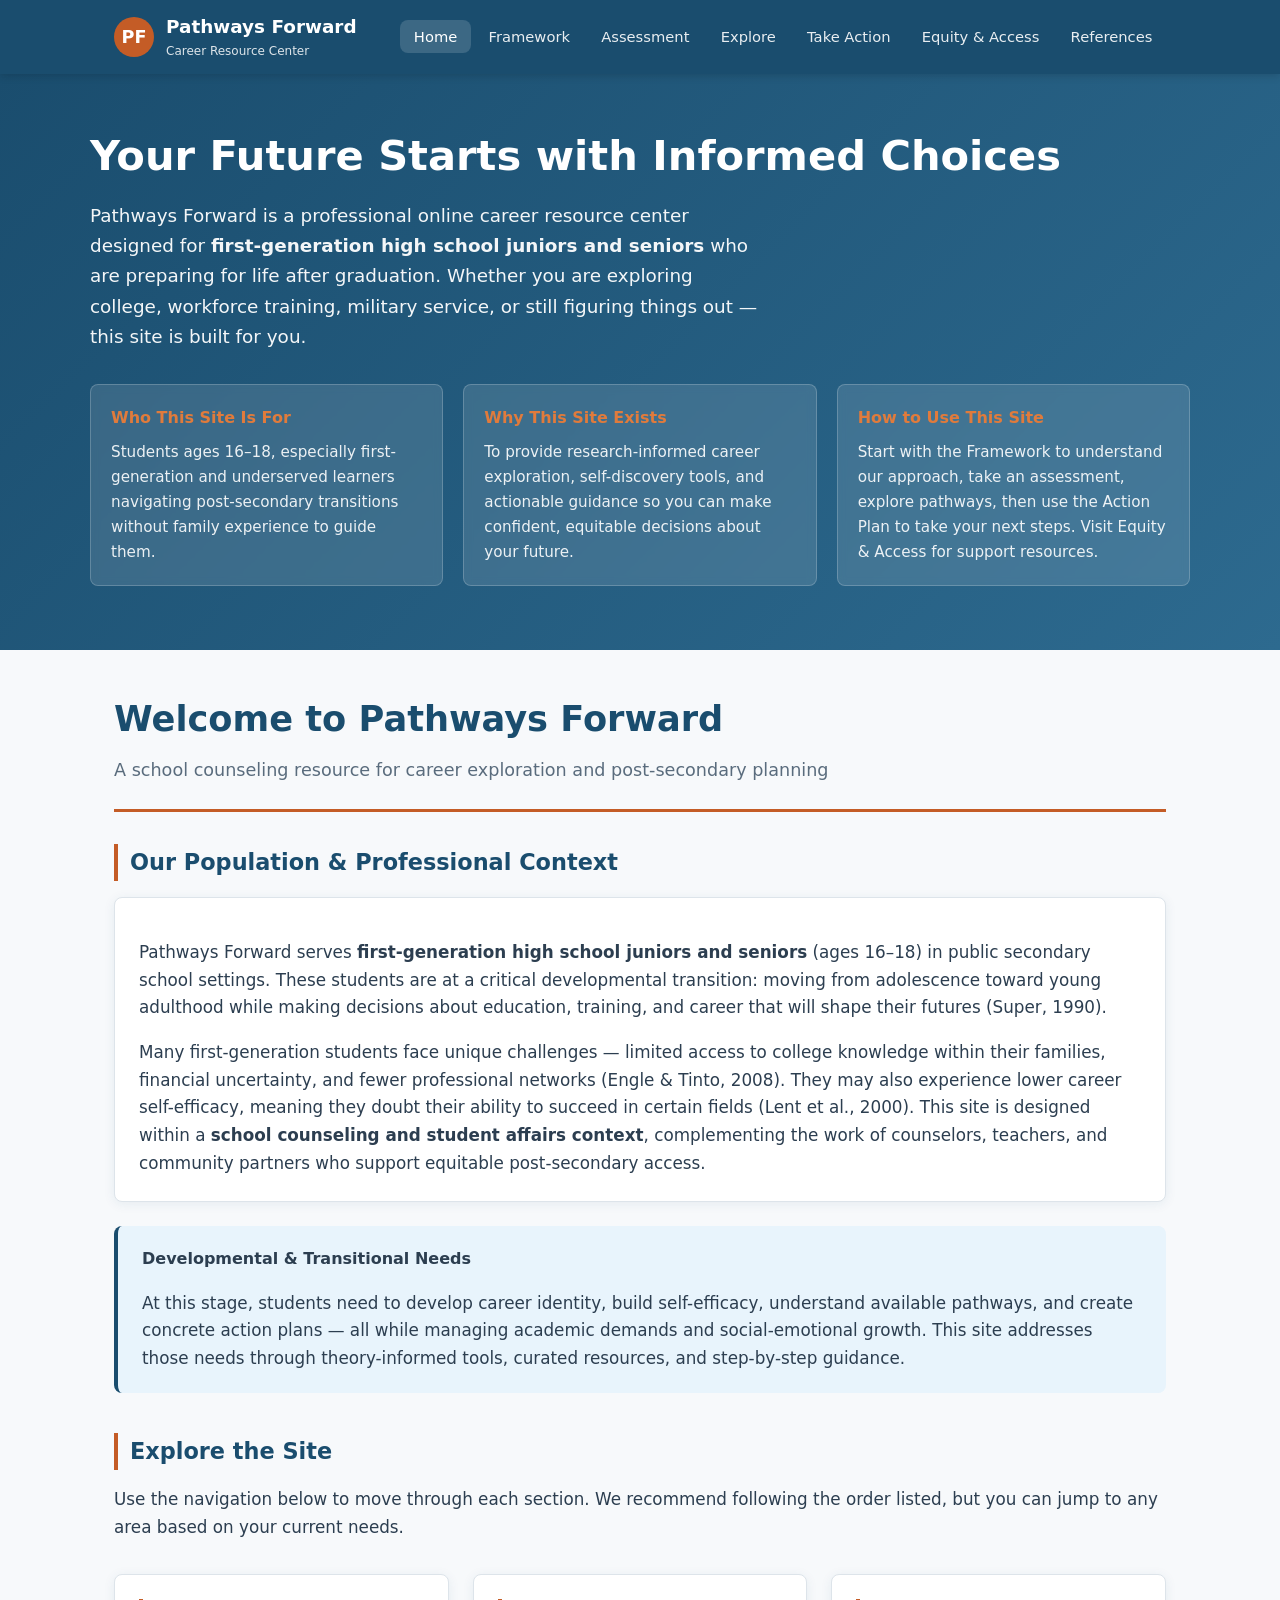
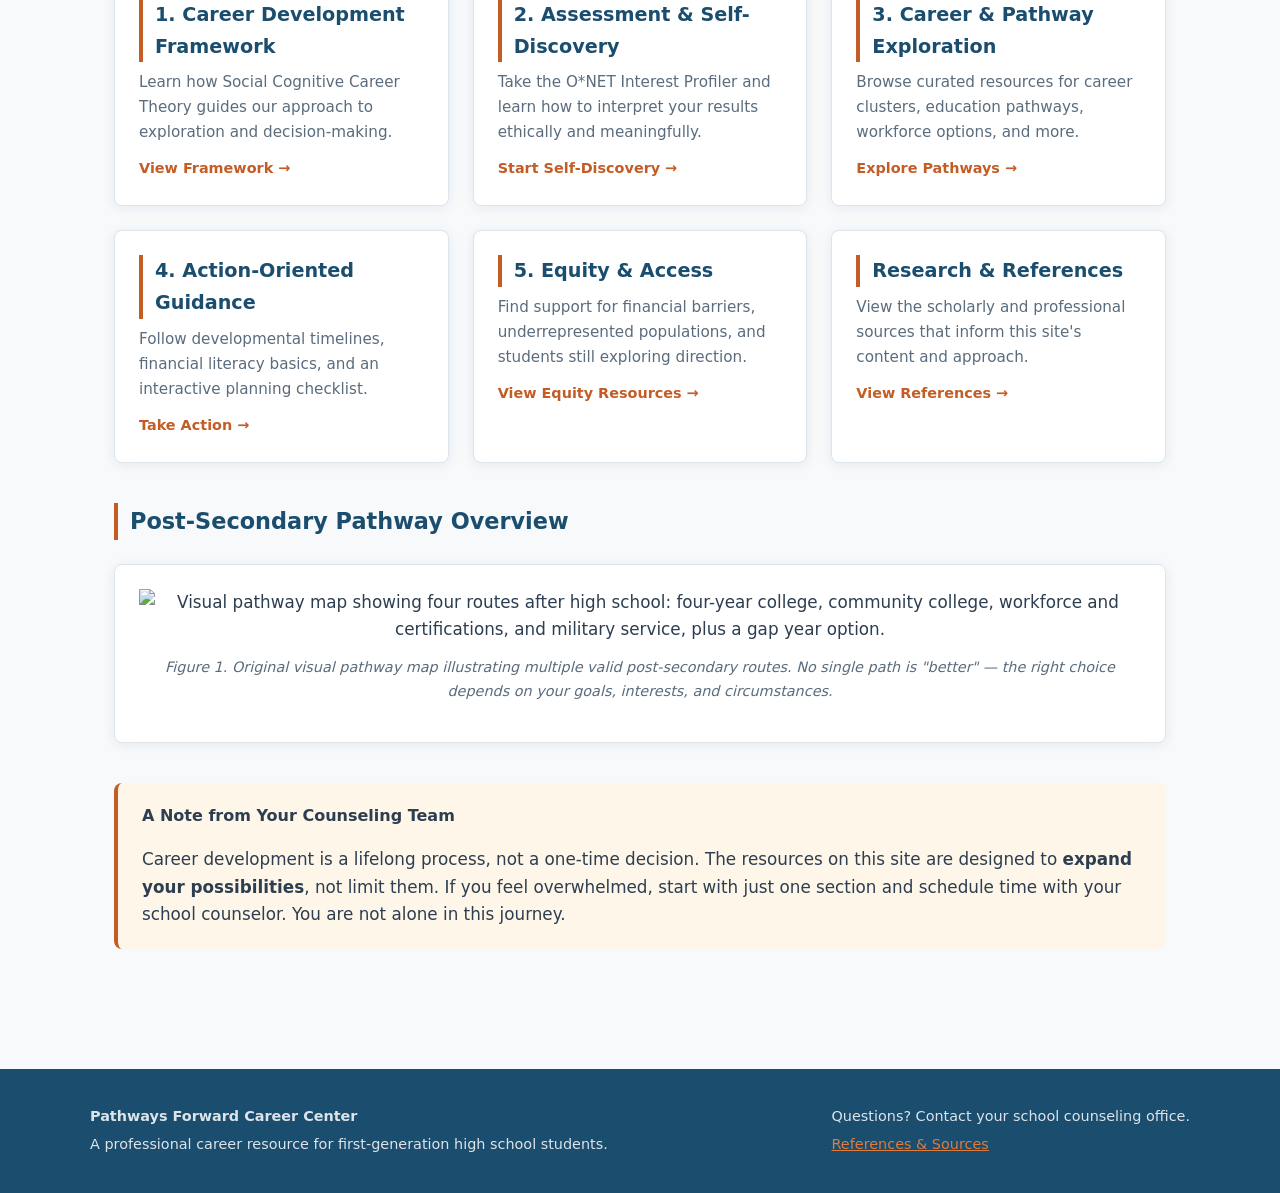
==== index.html @ 601e2566 "Add Pathways Forward Career Resource Center website. Professional online career center for first-gen" ====
<!DOCTYPE html>
<html lang="en">
<head>
  <meta charset="UTF-8">
  <meta name="viewport" content="width=device-width, initial-scale=1.0">
  <meta name="description" content="Pathways Forward Career Center — A professional online resource for first-generation high school juniors and seniors exploring post-secondary career and education options.">
  <title>Pathways Forward Career Center | Home</title>
  <link rel="stylesheet" href="css/style.css">
</head>
<body>
  <a href="#main-content" class="skip-link">Skip to main content</a>

  <header class="site-header">
    <div class="header-inner">
      <a href="index.html" class="logo" aria-label="Pathways Forward Career Center home">
        <div class="logo-icon" aria-hidden="true">PF</div>
        <div>
          <span class="logo-text">Pathways Forward</span>
          <span class="logo-sub">Career Resource Center</span>
        </div>
      </a>
      <nav class="main-nav" aria-label="Main navigation">
        <ul>
          <li><a href="index.html">Home</a></li>
          <li><a href="framework.html">Framework</a></li>
          <li><a href="assessment.html">Assessment</a></li>
          <li><a href="explore.html">Explore</a></li>
          <li><a href="action.html">Take Action</a></li>
          <li><a href="equity.html">Equity &amp; Access</a></li>
          <li><a href="references.html">References</a></li>
        </ul>
      </nav>
    </div>
  </header>

  <section class="hero">
    <div class="hero-inner">
      <h1>Your Future Starts with Informed Choices</h1>
      <p class="hero-lead">
        Pathways Forward is a professional online career resource center designed for <strong>first-generation high school juniors and seniors</strong> who are preparing for life after graduation. Whether you are exploring college, workforce training, military service, or still figuring things out — this site is built for you.
      </p>

      <div class="hero-cards">
        <div class="hero-card">
          <h3>Who This Site Is For</h3>
          <p>Students ages 16–18, especially first-generation and underserved learners navigating post-secondary transitions without family experience to guide them.</p>
        </div>
        <div class="hero-card">
          <h3>Why This Site Exists</h3>
          <p>To provide research-informed career exploration, self-discovery tools, and actionable guidance so you can make confident, equitable decisions about your future.</p>
        </div>
        <div class="hero-card">
          <h3>How to Use This Site</h3>
          <p>Start with the Framework to understand our approach, take an assessment, explore pathways, then use the Action Plan to take your next steps. Visit Equity &amp; Access for support resources.</p>
        </div>
      </div>
    </div>
  </section>

  <main id="main-content">
    <div class="page-header">
      <h1>Welcome to Pathways Forward</h1>
      <p class="subtitle">A school counseling resource for career exploration and post-secondary planning</p>
    </div>

    <section class="section-block">
      <h2>Our Population &amp; Professional Context</h2>
      <div class="card">
        <p>Pathways Forward serves <strong>first-generation high school juniors and seniors</strong> (ages 16–18) in public secondary school settings. These students are at a critical developmental transition: moving from adolescence toward young adulthood while making decisions about education, training, and career that will shape their futures (Super, 1990).</p>
        <p>Many first-generation students face unique challenges — limited access to college knowledge within their families, financial uncertainty, and fewer professional networks (Engle &amp; Tinto, 2008). They may also experience lower career self-efficacy, meaning they doubt their ability to succeed in certain fields (Lent et al., 2000). This site is designed within a <strong>school counseling and student affairs context</strong>, complementing the work of counselors, teachers, and community partners who support equitable post-secondary access.</p>
      </div>

      <div class="callout callout-info">
        <h3>Developmental &amp; Transitional Needs</h3>
        <p>At this stage, students need to develop career identity, build self-efficacy, understand available pathways, and create concrete action plans — all while managing academic demands and social-emotional growth. This site addresses those needs through theory-informed tools, curated resources, and step-by-step guidance.</p>
      </div>
    </section>

    <section class="section-block">
      <h2>Explore the Site</h2>
      <p>Use the navigation below to move through each section. We recommend following the order listed, but you can jump to any area based on your current needs.</p>

      <div class="nav-cards">
        <a href="framework.html" class="nav-card">
          <h2>1. Career Development Framework</h2>
          <p>Learn how Social Cognitive Career Theory guides our approach to exploration and decision-making.</p>
          <span class="arrow">View Framework →</span>
        </a>
        <a href="assessment.html" class="nav-card">
          <h2>2. Assessment &amp; Self-Discovery</h2>
          <p>Take the O*NET Interest Profiler and learn how to interpret your results ethically and meaningfully.</p>
          <span class="arrow">Start Self-Discovery →</span>
        </a>
        <a href="explore.html" class="nav-card">
          <h2>3. Career &amp; Pathway Exploration</h2>
          <p>Browse curated resources for career clusters, education pathways, workforce options, and more.</p>
          <span class="arrow">Explore Pathways →</span>
        </a>
        <a href="action.html" class="nav-card">
          <h2>4. Action-Oriented Guidance</h2>
          <p>Follow developmental timelines, financial literacy basics, and an interactive planning checklist.</p>
          <span class="arrow">Take Action →</span>
        </a>
        <a href="equity.html" class="nav-card">
          <h2>5. Equity &amp; Access</h2>
          <p>Find support for financial barriers, underrepresented populations, and students still exploring direction.</p>
          <span class="arrow">View Equity Resources →</span>
        </a>
        <a href="references.html" class="nav-card">
          <h2>Research &amp; References</h2>
          <p>View the scholarly and professional sources that inform this site's content and approach.</p>
          <span class="arrow">View References →</span>
        </a>
      </div>
    </section>

    <section class="section-block">
      <h2>Post-Secondary Pathway Overview</h2>
      <div class="media-container">
        <img src="assets/pathway-map.svg" alt="Visual pathway map showing four routes after high school: four-year college, community college, workforce and certifications, and military service, plus a gap year option." width="900" height="400">
        <p class="media-caption">Figure 1. Original visual pathway map illustrating multiple valid post-secondary routes. No single path is "better" — the right choice depends on your goals, interests, and circumstances.</p>
      </div>
    </section>

    <div class="callout callout-warning">
      <h3>A Note from Your Counseling Team</h3>
      <p>Career development is a lifelong process, not a one-time decision. The resources on this site are designed to <strong>expand your possibilities</strong>, not limit them. If you feel overwhelmed, start with just one section and schedule time with your school counselor. You are not alone in this journey.</p>
    </div>
  </main>

  <footer class="site-footer">
    <div class="footer-inner">
      <div>
        <p><strong>Pathways Forward Career Center</strong></p>
        <p>A professional career resource for first-generation high school students.</p>
      </div>
      <div>
        <p>Questions? Contact your school counseling office.</p>
        <p><a href="references.html">References &amp; Sources</a></p>
      </div>
    </div>
  </footer>

  <script src="js/main.js"></script>
</body>
</html>
---- css/style.css ----
/* Pathways Forward Career Center — Professional Styles */

:root {
  --primary: #1a4d6e;
  --primary-light: #2d6a8f;
  --accent: #c45c26;
  --accent-light: #e07b3c;
  --bg: #f7f9fb;
  --bg-card: #ffffff;
  --text: #2c3e50;
  --text-muted: #5a6c7d;
  --border: #dde4ea;
  --success: #2d7a4f;
  --focus: #3b82f6;
  --shadow: 0 2px 12px rgba(26, 77, 110, 0.08);
  --radius: 8px;
  --max-width: 1100px;
  --font: 'Segoe UI', system-ui, -apple-system, BlinkMacSystemFont, sans-serif;
}

*, *::before, *::after { box-sizing: border-box; }

html { scroll-behavior: smooth; }

body {
  margin: 0;
  font-family: var(--font);
  font-size: 1.05rem;
  line-height: 1.65;
  color: var(--text);
  background: var(--bg);
}

/* Skip link for accessibility */
.skip-link {
  position: absolute;
  top: -100px;
  left: 1rem;
  background: var(--accent);
  color: #fff;
  padding: 0.5rem 1rem;
  border-radius: var(--radius);
  z-index: 1000;
  text-decoration: none;
}
.skip-link:focus { top: 1rem; }

/* Header & Navigation */
.site-header {
  background: var(--primary);
  color: #fff;
  position: sticky;
  top: 0;
  z-index: 100;
  box-shadow: 0 2px 8px rgba(0,0,0,0.15);
}

.header-inner {
  max-width: var(--max-width);
  margin: 0 auto;
  padding: 0 1.5rem;
  display: flex;
  align-items: center;
  justify-content: space-between;
  flex-wrap: wrap;
  gap: 0.5rem;
}

.logo {
  display: flex;
  align-items: center;
  gap: 0.75rem;
  text-decoration: none;
  color: #fff;
  padding: 0.75rem 0;
}

.logo-icon {
  width: 40px;
  height: 40px;
  background: var(--accent);
  border-radius: 50%;
  display: flex;
  align-items: center;
  justify-content: center;
  font-weight: 700;
  font-size: 1.1rem;
}

.logo-text { font-size: 1.15rem; font-weight: 600; }
.logo-sub { font-size: 0.75rem; opacity: 0.85; display: block; }

.main-nav ul {
  list-style: none;
  margin: 0;
  padding: 0;
  display: flex;
  flex-wrap: wrap;
  gap: 0.25rem;
}

.main-nav a {
  color: rgba(255,255,255,0.9);
  text-decoration: none;
  padding: 0.5rem 0.85rem;
  border-radius: var(--radius);
  font-size: 0.92rem;
  transition: background 0.2s;
}

.main-nav a:hover,
.main-nav a.active {
  background: rgba(255,255,255,0.15);
  color: #fff;
}

.main-nav a:focus-visible {
  outline: 2px solid var(--focus);
  outline-offset: 2px;
}

/* Hero */
.hero {
  background: linear-gradient(135deg, var(--primary) 0%, var(--primary-light) 100%);
  color: #fff;
  padding: 3.5rem 1.5rem 4rem;
}

.hero-inner {
  max-width: var(--max-width);
  margin: 0 auto;
}

.hero h1 {
  font-size: clamp(1.8rem, 4vw, 2.6rem);
  margin: 0 0 1rem;
  line-height: 1.25;
}

.hero-lead {
  font-size: 1.15rem;
  max-width: 680px;
  opacity: 0.95;
  margin-bottom: 2rem;
}

.hero-cards {
  display: grid;
  grid-template-columns: repeat(auto-fit, minmax(240px, 1fr));
  gap: 1.25rem;
  margin-top: 2rem;
}

.hero-card {
  background: rgba(255,255,255,0.12);
  border: 1px solid rgba(255,255,255,0.2);
  border-radius: var(--radius);
  padding: 1.25rem;
  backdrop-filter: blur(4px);
}

.hero-card h3 {
  margin: 0 0 0.5rem;
  font-size: 1rem;
  color: var(--accent-light);
}

.hero-card p { margin: 0; font-size: 0.95rem; opacity: 0.9; }

/* Main content */
main {
  max-width: var(--max-width);
  margin: 0 auto;
  padding: 2.5rem 1.5rem 4rem;
}

.page-header {
  margin-bottom: 2rem;
  padding-bottom: 1.5rem;
  border-bottom: 3px solid var(--accent);
}

.page-header h1 {
  margin: 0 0 0.5rem;
  color: var(--primary);
  font-size: clamp(1.6rem, 3vw, 2.2rem);
}

.page-header .subtitle {
  color: var(--text-muted);
  font-size: 1.1rem;
  margin: 0;
}

/* Cards & sections */
.section-block {
  margin-bottom: 2.5rem;
}

.section-block h2 {
  color: var(--primary);
  font-size: 1.4rem;
  margin: 0 0 1rem;
  padding-left: 0.75rem;
  border-left: 4px solid var(--accent);
}

.card {
  background: var(--bg-card);
  border-radius: var(--radius);
  padding: 1.5rem;
  box-shadow: var(--shadow);
  border: 1px solid var(--border);
  margin-bottom: 1.25rem;
}

.card h3 {
  margin: 0 0 0.75rem;
  color: var(--primary-light);
  font-size: 1.15rem;
}

.card p:last-child { margin-bottom: 0; }

.card-grid {
  display: grid;
  grid-template-columns: repeat(auto-fit, minmax(280px, 1fr));
  gap: 1.25rem;
}

/* Resource items */
.resource-item {
  background: var(--bg-card);
  border: 1px solid var(--border);
  border-radius: var(--radius);
  padding: 1.25rem 1.5rem;
  margin-bottom: 1rem;
  box-shadow: var(--shadow);
}

.resource-item h3 {
  margin: 0 0 0.5rem;
  color: var(--primary);
  font-size: 1.1rem;
}

.resource-item h3 a {
  color: var(--primary);
  text-decoration: none;
}

.resource-item h3 a:hover {
  color: var(--accent);
  text-decoration: underline;
}

.resource-tag {
  display: inline-block;
  background: #e8f0f5;
  color: var(--primary);
  font-size: 0.78rem;
  padding: 0.2rem 0.6rem;
  border-radius: 20px;
  margin-bottom: 0.5rem;
  font-weight: 600;
}

/* Callout boxes */
.callout {
  border-radius: var(--radius);
  padding: 1.25rem 1.5rem;
  margin: 1.5rem 0;
}

.callout-info {
  background: #e8f4fc;
  border-left: 4px solid var(--primary);
}

.callout-warning {
  background: #fef6e8;
  border-left: 4px solid var(--accent);
}

.callout-success {
  background: #e8f5ee;
  border-left: 4px solid var(--success);
}

.callout h3 { margin: 0 0 0.5rem; font-size: 1rem; }
.callout p:last-child { margin-bottom: 0; }

/* Lists */
.styled-list {
  padding-left: 1.25rem;
}

.styled-list li { margin-bottom: 0.5rem; }

/* Timeline */
.timeline {
  position: relative;
  padding-left: 2rem;
  border-left: 3px solid var(--border);
}

.timeline-item {
  position: relative;
  margin-bottom: 1.75rem;
  padding-left: 0.5rem;
}

.timeline-item::before {
  content: '';
  position: absolute;
  left: -2.45rem;
  top: 0.35rem;
  width: 14px;
  height: 14px;
  background: var(--accent);
  border-radius: 50%;
  border: 3px solid var(--bg);
  box-shadow: 0 0 0 2px var(--accent);
}

.timeline-item h3 {
  margin: 0 0 0.35rem;
  color: var(--primary);
  font-size: 1.05rem;
}

/* Media */
.media-container {
  background: var(--bg-card);
  border: 1px solid var(--border);
  border-radius: var(--radius);
  padding: 1.5rem;
  margin: 1.5rem 0;
  text-align: center;
  box-shadow: var(--shadow);
}

.media-container img,
.media-container svg {
  max-width: 100%;
  height: auto;
}

.media-caption {
  font-size: 0.9rem;
  color: var(--text-muted);
  margin-top: 0.75rem;
  font-style: italic;
}

/* Interactive checklist */
.checklist-form {
  background: var(--bg-card);
  border: 1px solid var(--border);
  border-radius: var(--radius);
  padding: 1.5rem;
  box-shadow: var(--shadow);
}

.checklist-form fieldset {
  border: none;
  margin: 0;
  padding: 0;
}

.checklist-form legend {
  font-weight: 600;
  color: var(--primary);
  font-size: 1.1rem;
  margin-bottom: 1rem;
}

.checklist-item {
  display: flex;
  align-items: flex-start;
  gap: 0.75rem;
  padding: 0.65rem 0;
  border-bottom: 1px solid var(--border);
}

.checklist-item:last-child { border-bottom: none; }

.checklist-item input[type="checkbox"] {
  width: 20px;
  height: 20px;
  margin-top: 0.15rem;
  accent-color: var(--primary);
  flex-shrink: 0;
}

.checklist-item label {
  cursor: pointer;
  flex: 1;
}

.checklist-progress {
  margin-top: 1.25rem;
  padding: 1rem;
  background: #e8f0f5;
  border-radius: var(--radius);
  text-align: center;
}

.progress-bar {
  height: 10px;
  background: var(--border);
  border-radius: 5px;
  overflow: hidden;
  margin: 0.75rem 0;
}

.progress-fill {
  height: 100%;
  background: linear-gradient(90deg, var(--primary), var(--success));
  border-radius: 5px;
  transition: width 0.3s ease;
  width: 0%;
}

.btn {
  display: inline-block;
  background: var(--accent);
  color: #fff;
  padding: 0.65rem 1.4rem;
  border-radius: var(--radius);
  text-decoration: none;
  font-weight: 600;
  border: none;
  cursor: pointer;
  font-size: 1rem;
  transition: background 0.2s;
}

.btn:hover { background: var(--accent-light); }

.btn-secondary {
  background: var(--primary);
}

.btn-secondary:hover { background: var(--primary-light); }

.btn:focus-visible {
  outline: 2px solid var(--focus);
  outline-offset: 2px;
}

/* Navigation cards on homepage */
.nav-cards {
  display: grid;
  grid-template-columns: repeat(auto-fit, minmax(300px, 1fr));
  gap: 1.5rem;
  margin: 2rem 0;
}

.nav-card {
  background: var(--bg-card);
  border: 1px solid var(--border);
  border-radius: var(--radius);
  padding: 1.5rem;
  text-decoration: none;
  color: var(--text);
  box-shadow: var(--shadow);
  transition: transform 0.2s, box-shadow 0.2s;
  display: block;
}

.nav-card:hover {
  transform: translateY(-3px);
  box-shadow: 0 6px 20px rgba(26, 77, 110, 0.12);
}

.nav-card h2 {
  color: var(--primary);
  margin: 0 0 0.5rem;
  font-size: 1.2rem;
}

.nav-card p {
  margin: 0;
  color: var(--text-muted);
  font-size: 0.95rem;
}

.nav-card .arrow {
  color: var(--accent);
  font-weight: 600;
  margin-top: 0.75rem;
  display: block;
  font-size: 0.9rem;
}

/* References */
.reference-list {
  list-style: none;
  padding: 0;
}

.reference-list li {
  margin-bottom: 1.25rem;
  padding-left: 2rem;
  text-indent: -2rem;
  line-height: 1.6;
}

/* Footer */
.site-footer {
  background: var(--primary);
  color: rgba(255,255,255,0.85);
  padding: 2rem 1.5rem;
  margin-top: 2rem;
}

.footer-inner {
  max-width: var(--max-width);
  margin: 0 auto;
  display: flex;
  flex-wrap: wrap;
  justify-content: space-between;
  gap: 1.5rem;
}

.footer-inner a {
  color: var(--accent-light);
}

.site-footer p { margin: 0.25rem 0; font-size: 0.9rem; }

/* Responsive */
@media (max-width: 768px) {
  .header-inner { flex-direction: column; align-items: flex-start; }
  .main-nav ul { flex-direction: column; width: 100%; }
  .main-nav a { display: block; }
  .hero { padding: 2.5rem 1.5rem 3rem; }
}

/* Print */
@media print {
  .site-header, .site-footer, .skip-link { display: none; }
  body { background: #fff; }
  .card, .resource-item { box-shadow: none; border: 1px solid #ccc; }
}
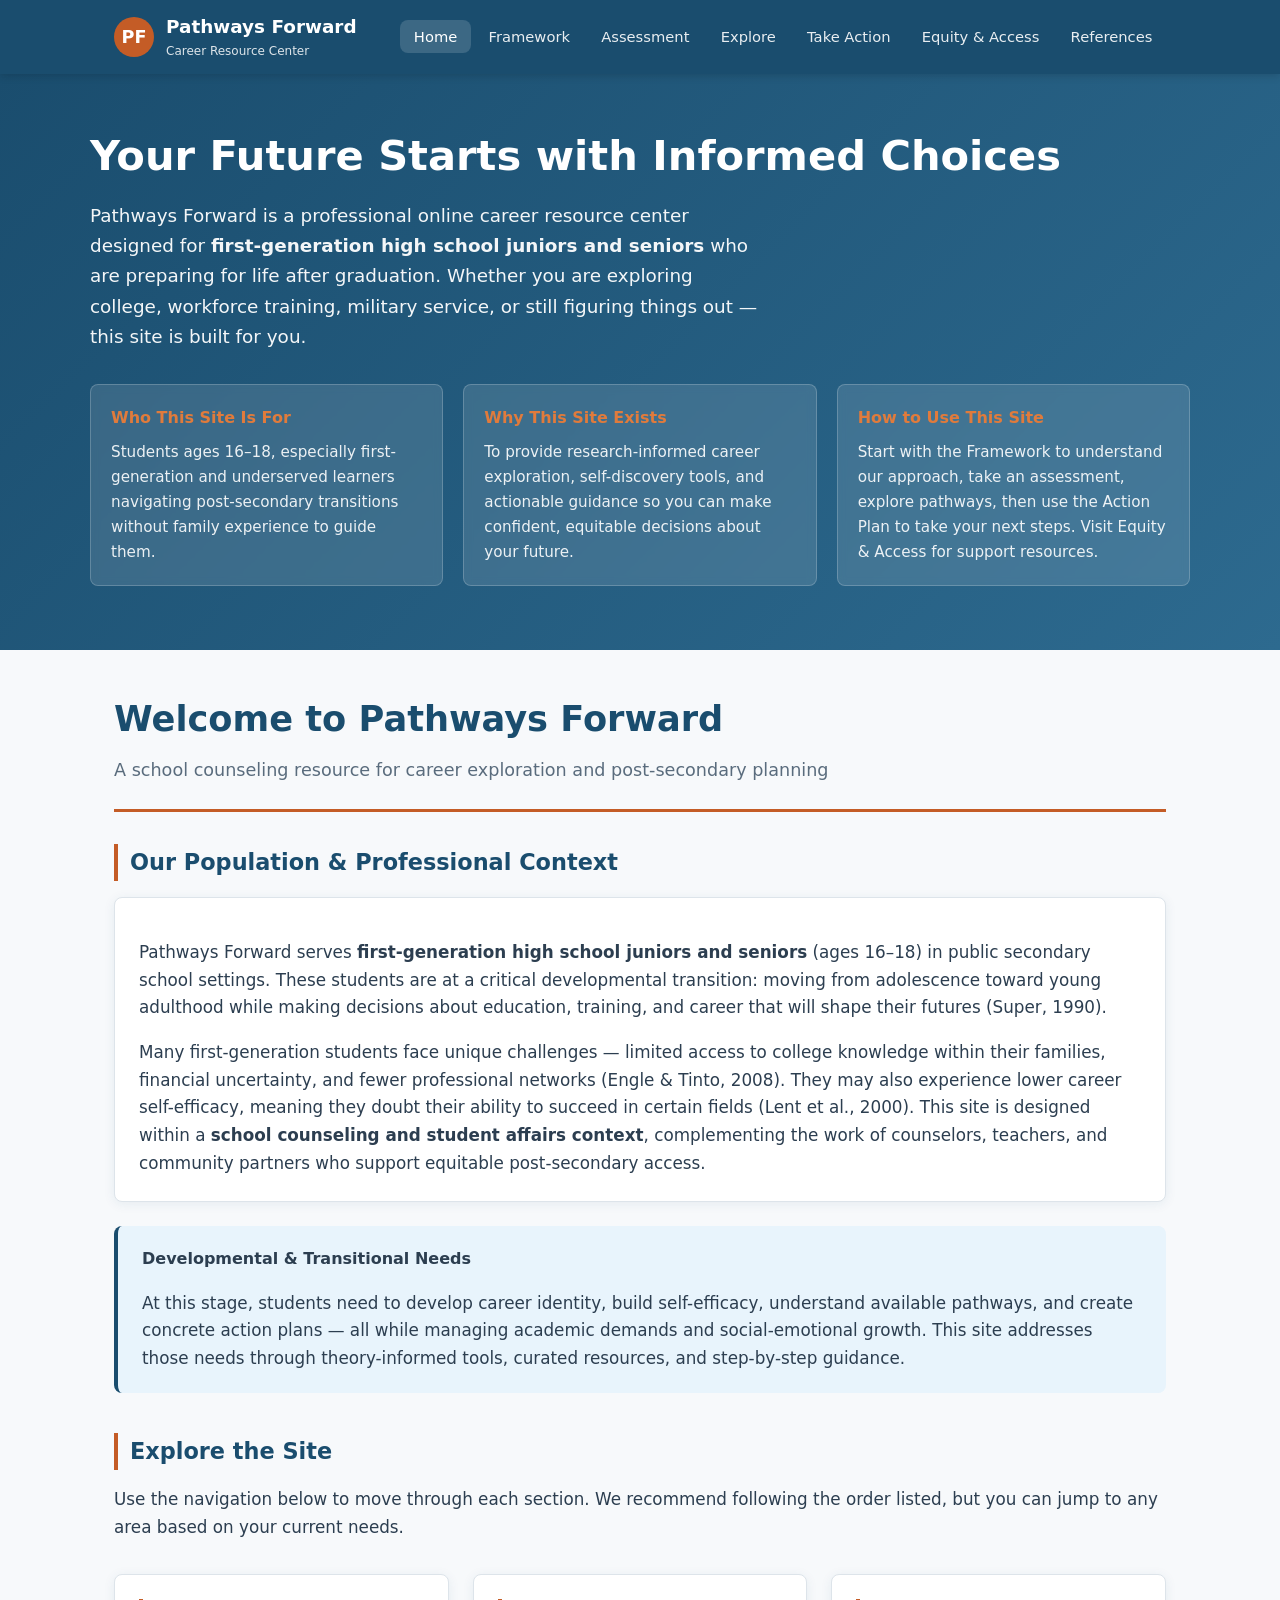
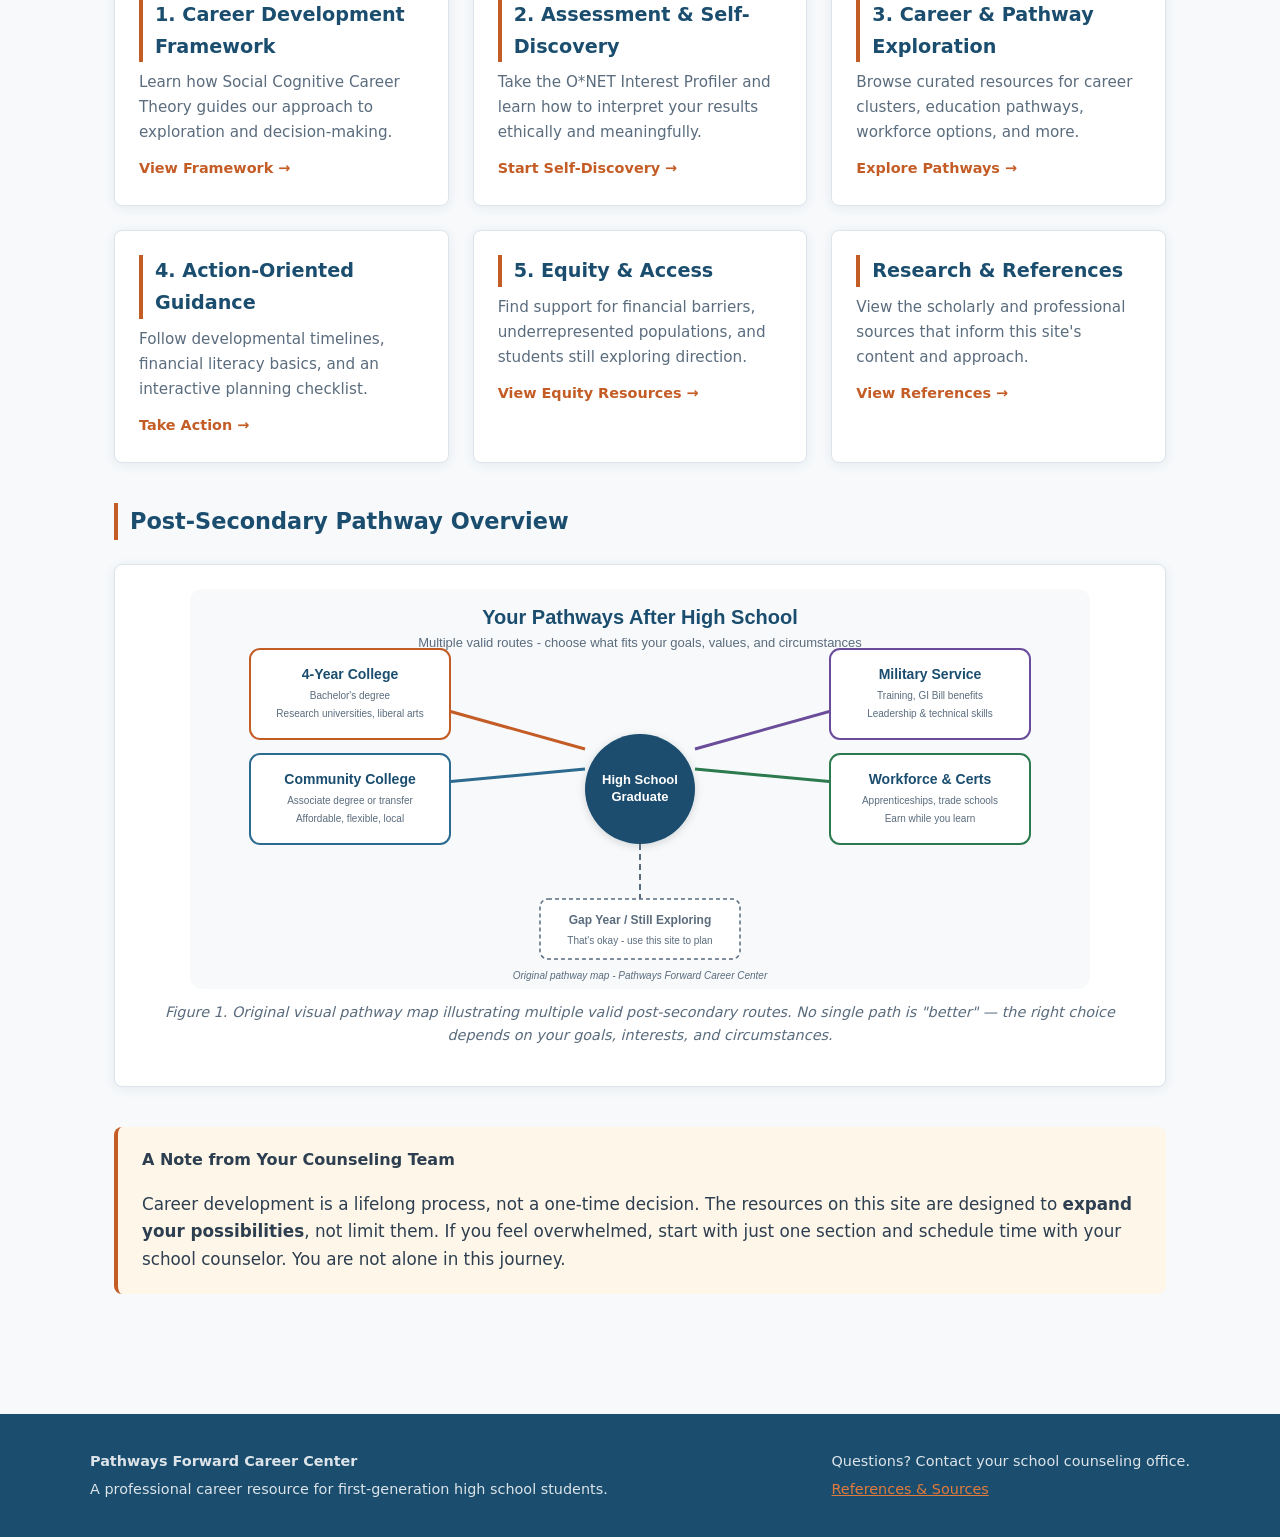
==== commit cc1495ed: "Fix SVG images not loading on site pages. Repair corrupted SVG characters, move defs before referenc" ====
--- a/index.html
+++ b/index.html
@@ -117,7 +117,9 @@
     <section class="section-block">
       <h2>Post-Secondary Pathway Overview</h2>
       <div class="media-container">
-        <img src="assets/pathway-map.svg" alt="Visual pathway map showing four routes after high school: four-year college, community college, workforce and certifications, and military service, plus a gap year option." width="900" height="400">
+        <object class="inline-svg" data="assets/pathway-map.svg" type="image/svg+xml" width="900" height="400" aria-label="Visual pathway map showing four routes after high school: four-year college, community college, workforce and certifications, and military service, plus a gap year option.">
+          <img src="assets/pathway-map.svg" alt="Visual pathway map showing four routes after high school: four-year college, community college, workforce and certifications, and military service, plus a gap year option." width="900" height="400">
+        </object>
         <p class="media-caption">Figure 1. Original visual pathway map illustrating multiple valid post-secondary routes. No single path is "better" — the right choice depends on your goals, interests, and circumstances.</p>
       </div>
     </section>
--- a/css/style.css
+++ b/css/style.css
@@ -341,8 +341,17 @@
 }
 
 .media-container img,
-.media-container svg {
+.media-container svg,
+.media-container object {
   max-width: 100%;
+  height: auto;
+  display: block;
+  margin: 0 auto;
+}
+
+.media-container .inline-svg {
+  width: 100%;
+  max-width: 900px;
   height: auto;
 }
 
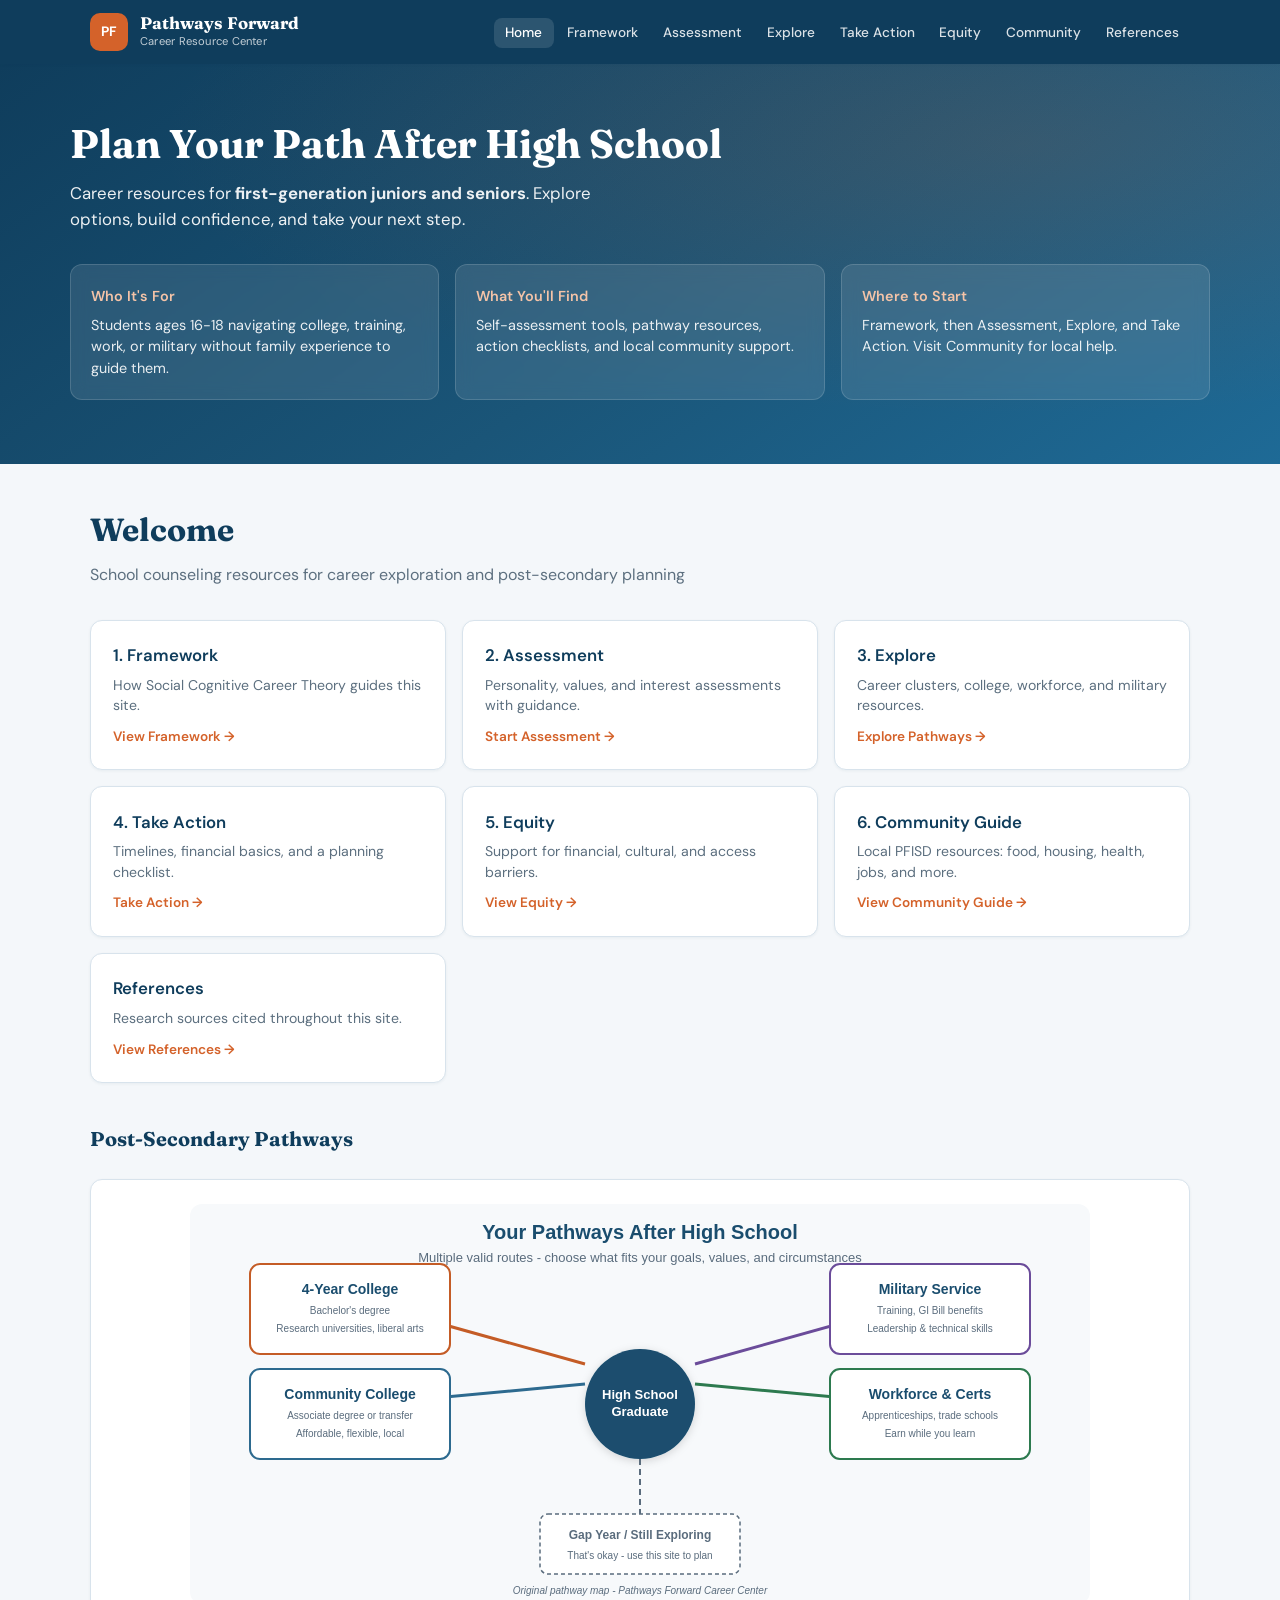
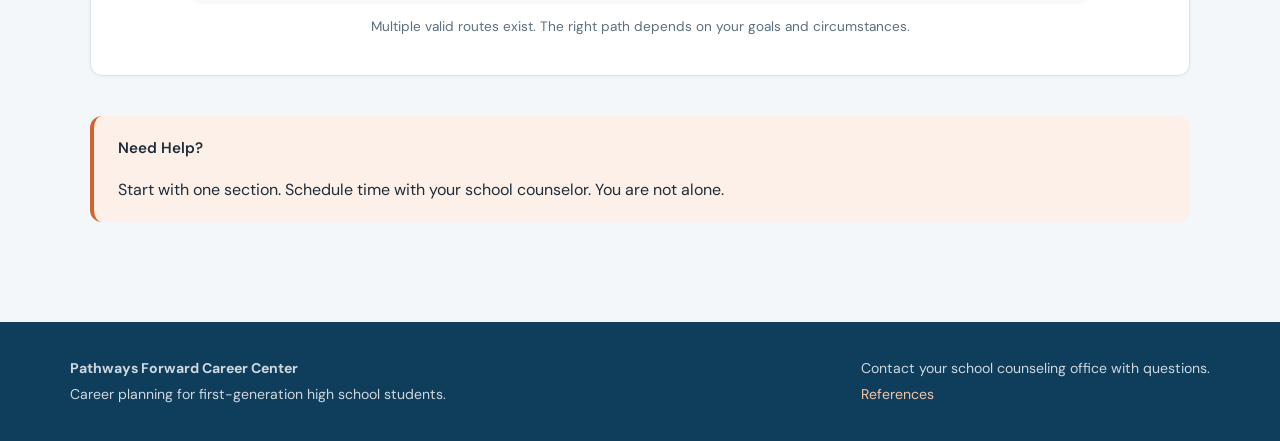
==== commit d8323037: "Add community guide, redesign site, and expand career assessments. Include the PFISD Community Resou" ====
--- a/index.html
+++ b/index.html
@@ -3,7 +3,7 @@
 <head>
   <meta charset="UTF-8">
   <meta name="viewport" content="width=device-width, initial-scale=1.0">
-  <meta name="description" content="Pathways Forward Career Center — A professional online resource for first-generation high school juniors and seniors exploring post-secondary career and education options.">
+  <meta name="description" content="Pathways Forward Career Center for first-generation high school students exploring post-secondary options.">
   <title>Pathways Forward Career Center | Home</title>
   <link rel="stylesheet" href="css/style.css">
 </head>
@@ -19,14 +19,18 @@
           <span class="logo-sub">Career Resource Center</span>
         </div>
       </a>
-      <nav class="main-nav" aria-label="Main navigation">
+      <button class="nav-toggle" aria-expanded="false" aria-controls="main-nav" aria-label="Open menu">
+        <span></span><span></span><span></span>
+      </button>
+      <nav id="main-nav" class="main-nav" aria-label="Main navigation">
         <ul>
           <li><a href="index.html">Home</a></li>
           <li><a href="framework.html">Framework</a></li>
           <li><a href="assessment.html">Assessment</a></li>
           <li><a href="explore.html">Explore</a></li>
           <li><a href="action.html">Take Action</a></li>
-          <li><a href="equity.html">Equity &amp; Access</a></li>
+          <li><a href="equity.html">Equity</a></li>
+          <li><a href="community-resources.html">Community</a></li>
           <li><a href="references.html">References</a></li>
         </ul>
       </nav>
@@ -35,23 +39,21 @@
 
   <section class="hero">
     <div class="hero-inner">
-      <h1>Your Future Starts with Informed Choices</h1>
-      <p class="hero-lead">
-        Pathways Forward is a professional online career resource center designed for <strong>first-generation high school juniors and seniors</strong> who are preparing for life after graduation. Whether you are exploring college, workforce training, military service, or still figuring things out — this site is built for you.
-      </p>
+      <h1>Plan Your Path After High School</h1>
+      <p class="hero-lead">Career resources for <strong>first-generation juniors and seniors</strong>. Explore options, build confidence, and take your next step.</p>
 
       <div class="hero-cards">
         <div class="hero-card">
-          <h3>Who This Site Is For</h3>
-          <p>Students ages 16–18, especially first-generation and underserved learners navigating post-secondary transitions without family experience to guide them.</p>
+          <h3>Who It's For</h3>
+          <p>Students ages 16-18 navigating college, training, work, or military without family experience to guide them.</p>
         </div>
         <div class="hero-card">
-          <h3>Why This Site Exists</h3>
-          <p>To provide research-informed career exploration, self-discovery tools, and actionable guidance so you can make confident, equitable decisions about your future.</p>
+          <h3>What You'll Find</h3>
+          <p>Self-assessment tools, pathway resources, action checklists, and local community support.</p>
         </div>
         <div class="hero-card">
-          <h3>How to Use This Site</h3>
-          <p>Start with the Framework to understand our approach, take an assessment, explore pathways, then use the Action Plan to take your next steps. Visit Equity &amp; Access for support resources.</p>
+          <h3>Where to Start</h3>
+          <p>Framework, then Assessment, Explore, and Take Action. Visit Community for local help.</p>
         </div>
       </div>
     </div>
@@ -59,74 +61,63 @@
 
   <main id="main-content">
     <div class="page-header">
-      <h1>Welcome to Pathways Forward</h1>
-      <p class="subtitle">A school counseling resource for career exploration and post-secondary planning</p>
+      <h1>Welcome</h1>
+      <p class="subtitle">School counseling resources for career exploration and post-secondary planning</p>
     </div>
 
     <section class="section-block">
-      <h2>Our Population &amp; Professional Context</h2>
-      <div class="card">
-        <p>Pathways Forward serves <strong>first-generation high school juniors and seniors</strong> (ages 16–18) in public secondary school settings. These students are at a critical developmental transition: moving from adolescence toward young adulthood while making decisions about education, training, and career that will shape their futures (Super, 1990).</p>
-        <p>Many first-generation students face unique challenges — limited access to college knowledge within their families, financial uncertainty, and fewer professional networks (Engle &amp; Tinto, 2008). They may also experience lower career self-efficacy, meaning they doubt their ability to succeed in certain fields (Lent et al., 2000). This site is designed within a <strong>school counseling and student affairs context</strong>, complementing the work of counselors, teachers, and community partners who support equitable post-secondary access.</p>
-      </div>
-
-      <div class="callout callout-info">
-        <h3>Developmental &amp; Transitional Needs</h3>
-        <p>At this stage, students need to develop career identity, build self-efficacy, understand available pathways, and create concrete action plans — all while managing academic demands and social-emotional growth. This site addresses those needs through theory-informed tools, curated resources, and step-by-step guidance.</p>
-      </div>
-    </section>
-
-    <section class="section-block">
-      <h2>Explore the Site</h2>
-      <p>Use the navigation below to move through each section. We recommend following the order listed, but you can jump to any area based on your current needs.</p>
-
       <div class="nav-cards">
         <a href="framework.html" class="nav-card">
-          <h2>1. Career Development Framework</h2>
-          <p>Learn how Social Cognitive Career Theory guides our approach to exploration and decision-making.</p>
+          <h2>1. Framework</h2>
+          <p>How Social Cognitive Career Theory guides this site.</p>
           <span class="arrow">View Framework →</span>
         </a>
         <a href="assessment.html" class="nav-card">
-          <h2>2. Assessment &amp; Self-Discovery</h2>
-          <p>Take the O*NET Interest Profiler and learn how to interpret your results ethically and meaningfully.</p>
-          <span class="arrow">Start Self-Discovery →</span>
+          <h2>2. Assessment</h2>
+          <p>Personality, values, and interest assessments with guidance.</p>
+          <span class="arrow">Start Assessment →</span>
         </a>
         <a href="explore.html" class="nav-card">
-          <h2>3. Career &amp; Pathway Exploration</h2>
-          <p>Browse curated resources for career clusters, education pathways, workforce options, and more.</p>
+          <h2>3. Explore</h2>
+          <p>Career clusters, college, workforce, and military resources.</p>
           <span class="arrow">Explore Pathways →</span>
         </a>
         <a href="action.html" class="nav-card">
-          <h2>4. Action-Oriented Guidance</h2>
-          <p>Follow developmental timelines, financial literacy basics, and an interactive planning checklist.</p>
+          <h2>4. Take Action</h2>
+          <p>Timelines, financial basics, and a planning checklist.</p>
           <span class="arrow">Take Action →</span>
         </a>
         <a href="equity.html" class="nav-card">
-          <h2>5. Equity &amp; Access</h2>
-          <p>Find support for financial barriers, underrepresented populations, and students still exploring direction.</p>
-          <span class="arrow">View Equity Resources →</span>
+          <h2>5. Equity</h2>
+          <p>Support for financial, cultural, and access barriers.</p>
+          <span class="arrow">View Equity →</span>
+        </a>
+        <a href="community-resources.html" class="nav-card">
+          <h2>6. Community Guide</h2>
+          <p>Local PFISD resources: food, housing, health, jobs, and more.</p>
+          <span class="arrow">View Community Guide →</span>
         </a>
         <a href="references.html" class="nav-card">
-          <h2>Research &amp; References</h2>
-          <p>View the scholarly and professional sources that inform this site's content and approach.</p>
+          <h2>References</h2>
+          <p>Research sources cited throughout this site.</p>
           <span class="arrow">View References →</span>
         </a>
       </div>
     </section>
 
     <section class="section-block">
-      <h2>Post-Secondary Pathway Overview</h2>
+      <h2>Post-Secondary Pathways</h2>
       <div class="media-container">
-        <object class="inline-svg" data="assets/pathway-map.svg" type="image/svg+xml" width="900" height="400" aria-label="Visual pathway map showing four routes after high school: four-year college, community college, workforce and certifications, and military service, plus a gap year option.">
-          <img src="assets/pathway-map.svg" alt="Visual pathway map showing four routes after high school: four-year college, community college, workforce and certifications, and military service, plus a gap year option." width="900" height="400">
+        <object class="inline-svg" data="assets/pathway-map.svg" type="image/svg+xml" width="900" height="400" aria-label="Pathway map showing four-year college, community college, workforce and certifications, military service, and gap year options.">
+          <img src="assets/pathway-map.svg" alt="Pathway map showing four-year college, community college, workforce and certifications, military service, and gap year options." width="900" height="400">
         </object>
-        <p class="media-caption">Figure 1. Original visual pathway map illustrating multiple valid post-secondary routes. No single path is "better" — the right choice depends on your goals, interests, and circumstances.</p>
+        <p class="media-caption">Multiple valid routes exist. The right path depends on your goals and circumstances.</p>
       </div>
     </section>
 
     <div class="callout callout-warning">
-      <h3>A Note from Your Counseling Team</h3>
-      <p>Career development is a lifelong process, not a one-time decision. The resources on this site are designed to <strong>expand your possibilities</strong>, not limit them. If you feel overwhelmed, start with just one section and schedule time with your school counselor. You are not alone in this journey.</p>
+      <h3>Need Help?</h3>
+      <p>Start with one section. Schedule time with your school counselor. You are not alone.</p>
     </div>
   </main>
 
@@ -134,11 +125,11 @@
     <div class="footer-inner">
       <div>
         <p><strong>Pathways Forward Career Center</strong></p>
-        <p>A professional career resource for first-generation high school students.</p>
+        <p>Career planning for first-generation high school students.</p>
       </div>
       <div>
-        <p>Questions? Contact your school counseling office.</p>
-        <p><a href="references.html">References &amp; Sources</a></p>
+        <p>Contact your school counseling office with questions.</p>
+        <p><a href="references.html">References</a></p>
       </div>
     </div>
   </footer>
--- a/css/style.css
+++ b/css/style.css
@@ -1,21 +1,28 @@
-/* Pathways Forward Career Center — Professional Styles */
+/* Pathways Forward Career Center */
+
+@import url('https://fonts.googleapis.com/css2?family=DM+Sans:ital,opsz,wght@0,9..40,400;0,9..40,500;0,9..40,600;0,9..40,700;1,9..40,400&family=Fraunces:opsz,wght@9..144,600;9..144,700&display=swap');
 
 :root {
-  --primary: #1a4d6e;
-  --primary-light: #2d6a8f;
-  --accent: #c45c26;
-  --accent-light: #e07b3c;
-  --bg: #f7f9fb;
+  --primary: #0f3d5c;
+  --primary-mid: #1a5578;
+  --primary-light: #e8f2f8;
+  --accent: #d4622a;
+  --accent-soft: #fdf0e8;
+  --bg: #f4f7fa;
   --bg-card: #ffffff;
-  --text: #2c3e50;
-  --text-muted: #5a6c7d;
-  --border: #dde4ea;
-  --success: #2d7a4f;
-  --focus: #3b82f6;
-  --shadow: 0 2px 12px rgba(26, 77, 110, 0.08);
-  --radius: 8px;
-  --max-width: 1100px;
-  --font: 'Segoe UI', system-ui, -apple-system, BlinkMacSystemFont, sans-serif;
+  --text: #1e2d3a;
+  --text-muted: #5c6f7f;
+  --border: #d8e3ec;
+  --success: #1f7a4d;
+  --focus: #2563eb;
+  --shadow-sm: 0 1px 3px rgba(15, 61, 92, 0.06);
+  --shadow: 0 4px 20px rgba(15, 61, 92, 0.08);
+  --shadow-lg: 0 12px 40px rgba(15, 61, 92, 0.12);
+  --radius: 12px;
+  --radius-sm: 8px;
+  --max-width: 1140px;
+  --font: 'DM Sans', system-ui, sans-serif;
+  --font-display: 'Fraunces', Georgia, serif;
 }
 
 *, *::before, *::after { box-sizing: border-box; }
@@ -25,13 +32,13 @@
 body {
   margin: 0;
   font-family: var(--font);
-  font-size: 1.05rem;
-  line-height: 1.65;
+  font-size: 1rem;
+  line-height: 1.6;
   color: var(--text);
   background: var(--bg);
-}
-
-/* Skip link for accessibility */
+  -webkit-font-smoothing: antialiased;
+}
+
 .skip-link {
   position: absolute;
   top: -100px;
@@ -39,31 +46,32 @@
   background: var(--accent);
   color: #fff;
   padding: 0.5rem 1rem;
-  border-radius: var(--radius);
+  border-radius: var(--radius-sm);
   z-index: 1000;
   text-decoration: none;
+  font-weight: 600;
 }
 .skip-link:focus { top: 1rem; }
 
-/* Header & Navigation */
+/* Header */
 .site-header {
   background: var(--primary);
   color: #fff;
   position: sticky;
   top: 0;
   z-index: 100;
-  box-shadow: 0 2px 8px rgba(0,0,0,0.15);
+  box-shadow: var(--shadow-sm);
 }
 
 .header-inner {
   max-width: var(--max-width);
   margin: 0 auto;
-  padding: 0 1.5rem;
+  padding: 0 1.25rem;
   display: flex;
   align-items: center;
   justify-content: space-between;
-  flex-wrap: wrap;
-  gap: 0.5rem;
+  gap: 1rem;
+  min-height: 64px;
 }
 
 .logo {
@@ -72,160 +80,263 @@
   gap: 0.75rem;
   text-decoration: none;
   color: #fff;
-  padding: 0.75rem 0;
+  flex-shrink: 0;
 }
 
 .logo-icon {
-  width: 40px;
-  height: 40px;
+  width: 38px;
+  height: 38px;
   background: var(--accent);
+  border-radius: 10px;
+  display: flex;
+  align-items: center;
+  justify-content: center;
+  font-weight: 700;
+  font-size: 0.85rem;
+  letter-spacing: -0.02em;
+}
+
+.logo-text {
+  font-family: var(--font-display);
+  font-size: 1.05rem;
+  font-weight: 700;
+  display: block;
+  line-height: 1.2;
+}
+
+.logo-sub {
+  font-size: 0.7rem;
+  opacity: 0.75;
+  display: block;
+  font-weight: 400;
+  letter-spacing: 0.02em;
+}
+
+.nav-toggle {
+  display: none;
+  flex-direction: column;
+  gap: 5px;
+  background: none;
+  border: none;
+  cursor: pointer;
+  padding: 0.5rem;
+}
+.nav-toggle span {
+  display: block;
+  width: 22px;
+  height: 2px;
+  background: #fff;
+  border-radius: 2px;
+  transition: transform 0.2s, opacity 0.2s;
+}
+.nav-toggle[aria-expanded="true"] span:nth-child(1) { transform: translateY(7px) rotate(45deg); }
+.nav-toggle[aria-expanded="true"] span:nth-child(2) { opacity: 0; }
+.nav-toggle[aria-expanded="true"] span:nth-child(3) { transform: translateY(-7px) rotate(-45deg); }
+
+.main-nav ul {
+  list-style: none;
+  margin: 0;
+  padding: 0;
+  display: flex;
+  flex-wrap: wrap;
+  gap: 0.15rem;
+}
+
+.main-nav a {
+  color: rgba(255,255,255,0.85);
+  text-decoration: none;
+  padding: 0.4rem 0.7rem;
+  border-radius: var(--radius-sm);
+  font-size: 0.85rem;
+  font-weight: 500;
+  transition: background 0.15s, color 0.15s;
+}
+
+.main-nav a:hover,
+.main-nav a.active {
+  background: rgba(255,255,255,0.12);
+  color: #fff;
+}
+
+.main-nav a:focus-visible {
+  outline: 2px solid var(--focus);
+  outline-offset: 2px;
+}
+
+/* Hero */
+.hero {
+  background: linear-gradient(145deg, var(--primary) 0%, var(--primary-mid) 55%, #1e6a96 100%);
+  color: #fff;
+  padding: 3.5rem 1.25rem 4rem;
+  position: relative;
+  overflow: hidden;
+}
+
+.hero::before {
+  content: '';
+  position: absolute;
+  inset: 0;
+  background: radial-gradient(ellipse at 80% 20%, rgba(212, 98, 42, 0.15) 0%, transparent 60%);
+  pointer-events: none;
+}
+
+.hero-compact { padding: 2.5rem 1.25rem 3rem; }
+
+.hero-inner {
+  max-width: var(--max-width);
+  margin: 0 auto;
+  position: relative;
+}
+
+.hero-eyebrow {
+  font-size: 0.8rem;
+  font-weight: 600;
+  letter-spacing: 0.08em;
+  text-transform: uppercase;
+  opacity: 0.8;
+  margin: 0 0 0.5rem;
+}
+
+.hero h1 {
+  font-family: var(--font-display);
+  font-size: clamp(1.75rem, 4vw, 2.5rem);
+  margin: 0 0 0.75rem;
+  line-height: 1.2;
+  font-weight: 700;
+}
+
+.hero-lead {
+  font-size: 1.05rem;
+  max-width: 560px;
+  opacity: 0.92;
+  margin: 0;
+  line-height: 1.55;
+}
+
+.hero-cards {
+  display: grid;
+  grid-template-columns: repeat(auto-fit, minmax(220px, 1fr));
+  gap: 1rem;
+  margin-top: 2rem;
+}
+
+.hero-card {
+  background: rgba(255,255,255,0.1);
+  border: 1px solid rgba(255,255,255,0.15);
+  border-radius: var(--radius);
+  padding: 1.25rem;
+  backdrop-filter: blur(8px);
+}
+
+.hero-card h3 {
+  margin: 0 0 0.4rem;
+  font-size: 0.9rem;
+  font-weight: 600;
+  color: #f5c4a8;
+}
+
+.hero-card p { margin: 0; font-size: 0.9rem; opacity: 0.9; line-height: 1.5; }
+
+/* Main */
+main {
+  max-width: var(--max-width);
+  margin: 0 auto;
+  padding: 2.5rem 1.25rem 4rem;
+}
+
+.page-header {
+  margin-bottom: 2rem;
+}
+
+.page-header h1 {
+  font-family: var(--font-display);
+  margin: 0 0 0.4rem;
+  color: var(--primary);
+  font-size: clamp(1.5rem, 3vw, 2rem);
+  font-weight: 700;
+}
+
+.page-header .subtitle {
+  color: var(--text-muted);
+  font-size: 1rem;
+  margin: 0;
+}
+
+.lead-text {
+  color: var(--text-muted);
+  max-width: 640px;
+  margin: 0 0 1.5rem;
+}
+
+.assessment-overview {
+  display: flex;
+  flex-wrap: wrap;
+  gap: 0.75rem;
+  margin-bottom: 2rem;
+}
+
+.assessment-pill {
+  display: flex;
+  align-items: center;
+  gap: 0.6rem;
+  background: var(--bg-card);
+  border: 1px solid var(--border);
+  border-radius: 999px;
+  padding: 0.45rem 1rem 0.45rem 0.45rem;
+  font-size: 0.88rem;
+  font-weight: 600;
+  color: var(--primary);
+  box-shadow: var(--shadow-sm);
+}
+
+.assessment-pill-num {
+  width: 26px;
+  height: 26px;
+  background: var(--accent);
+  color: #fff;
   border-radius: 50%;
   display: flex;
   align-items: center;
   justify-content: center;
+  font-size: 0.78rem;
   font-weight: 700;
-  font-size: 1.1rem;
-}
-
-.logo-text { font-size: 1.15rem; font-weight: 600; }
-.logo-sub { font-size: 0.75rem; opacity: 0.85; display: block; }
-
-.main-nav ul {
-  list-style: none;
-  margin: 0;
-  padding: 0;
-  display: flex;
-  flex-wrap: wrap;
-  gap: 0.25rem;
-}
-
-.main-nav a {
-  color: rgba(255,255,255,0.9);
-  text-decoration: none;
-  padding: 0.5rem 0.85rem;
-  border-radius: var(--radius);
-  font-size: 0.92rem;
-  transition: background 0.2s;
-}
-
-.main-nav a:hover,
-.main-nav a.active {
-  background: rgba(255,255,255,0.15);
-  color: #fff;
-}
-
-.main-nav a:focus-visible {
-  outline: 2px solid var(--focus);
-  outline-offset: 2px;
-}
-
-/* Hero */
-.hero {
-  background: linear-gradient(135deg, var(--primary) 0%, var(--primary-light) 100%);
-  color: #fff;
-  padding: 3.5rem 1.5rem 4rem;
-}
-
-.hero-inner {
-  max-width: var(--max-width);
-  margin: 0 auto;
-}
-
-.hero h1 {
-  font-size: clamp(1.8rem, 4vw, 2.6rem);
+  flex-shrink: 0;
+}
+
+/* Sections */
+.section-block { margin-bottom: 2.5rem; }
+
+.section-block h2 {
+  font-family: var(--font-display);
+  color: var(--primary);
+  font-size: 1.25rem;
+  font-weight: 700;
   margin: 0 0 1rem;
-  line-height: 1.25;
-}
-
-.hero-lead {
-  font-size: 1.15rem;
-  max-width: 680px;
-  opacity: 0.95;
-  margin-bottom: 2rem;
-}
-
-.hero-cards {
-  display: grid;
-  grid-template-columns: repeat(auto-fit, minmax(240px, 1fr));
-  gap: 1.25rem;
-  margin-top: 2rem;
-}
-
-.hero-card {
-  background: rgba(255,255,255,0.12);
-  border: 1px solid rgba(255,255,255,0.2);
-  border-radius: var(--radius);
-  padding: 1.25rem;
-  backdrop-filter: blur(4px);
-}
-
-.hero-card h3 {
-  margin: 0 0 0.5rem;
-  font-size: 1rem;
-  color: var(--accent-light);
-}
-
-.hero-card p { margin: 0; font-size: 0.95rem; opacity: 0.9; }
-
-/* Main content */
-main {
-  max-width: var(--max-width);
-  margin: 0 auto;
-  padding: 2.5rem 1.5rem 4rem;
-}
-
-.page-header {
-  margin-bottom: 2rem;
-  padding-bottom: 1.5rem;
-  border-bottom: 3px solid var(--accent);
-}
-
-.page-header h1 {
-  margin: 0 0 0.5rem;
-  color: var(--primary);
-  font-size: clamp(1.6rem, 3vw, 2.2rem);
-}
-
-.page-header .subtitle {
-  color: var(--text-muted);
-  font-size: 1.1rem;
-  margin: 0;
-}
-
-/* Cards & sections */
-.section-block {
-  margin-bottom: 2.5rem;
-}
-
-.section-block h2 {
-  color: var(--primary);
-  font-size: 1.4rem;
-  margin: 0 0 1rem;
-  padding-left: 0.75rem;
-  border-left: 4px solid var(--accent);
-}
-
+}
+
+/* Cards */
 .card {
   background: var(--bg-card);
   border-radius: var(--radius);
   padding: 1.5rem;
-  box-shadow: var(--shadow);
+  box-shadow: var(--shadow-sm);
   border: 1px solid var(--border);
-  margin-bottom: 1.25rem;
+  margin-bottom: 1rem;
 }
 
 .card h3 {
-  margin: 0 0 0.75rem;
-  color: var(--primary-light);
-  font-size: 1.15rem;
+  margin: 0 0 0.5rem;
+  color: var(--primary-mid);
+  font-size: 1rem;
+  font-weight: 600;
 }
 
 .card p:last-child { margin-bottom: 0; }
 
 .card-grid {
   display: grid;
-  grid-template-columns: repeat(auto-fit, minmax(280px, 1fr));
-  gap: 1.25rem;
+  grid-template-columns: repeat(auto-fit, minmax(260px, 1fr));
+  gap: 1rem;
 }
 
 /* Resource items */
@@ -234,14 +345,21 @@
   border: 1px solid var(--border);
   border-radius: var(--radius);
   padding: 1.25rem 1.5rem;
-  margin-bottom: 1rem;
+  margin-bottom: 0.75rem;
+  box-shadow: var(--shadow-sm);
+  transition: box-shadow 0.2s, border-color 0.2s;
+}
+
+.resource-item:hover {
   box-shadow: var(--shadow);
+  border-color: #c5d5e3;
 }
 
 .resource-item h3 {
-  margin: 0 0 0.5rem;
+  margin: 0 0 0.35rem;
   color: var(--primary);
-  font-size: 1.1rem;
+  font-size: 1rem;
+  font-weight: 600;
 }
 
 .resource-item h3 a {
@@ -249,36 +367,41 @@
   text-decoration: none;
 }
 
-.resource-item h3 a:hover {
-  color: var(--accent);
-  text-decoration: underline;
+.resource-item h3 a:hover { color: var(--accent); }
+
+.resource-item p {
+  margin: 0;
+  font-size: 0.92rem;
+  color: var(--text-muted);
 }
 
 .resource-tag {
   display: inline-block;
-  background: #e8f0f5;
-  color: var(--primary);
-  font-size: 0.78rem;
-  padding: 0.2rem 0.6rem;
+  background: var(--primary-light);
+  color: var(--primary-mid);
+  font-size: 0.72rem;
+  padding: 0.15rem 0.55rem;
   border-radius: 20px;
-  margin-bottom: 0.5rem;
-  font-weight: 600;
-}
-
-/* Callout boxes */
+  margin-bottom: 0.4rem;
+  font-weight: 600;
+  letter-spacing: 0.02em;
+  text-transform: uppercase;
+}
+
+/* Callouts */
 .callout {
   border-radius: var(--radius);
   padding: 1.25rem 1.5rem;
-  margin: 1.5rem 0;
+  margin: 1.25rem 0;
 }
 
 .callout-info {
-  background: #e8f4fc;
-  border-left: 4px solid var(--primary);
+  background: var(--primary-light);
+  border-left: 4px solid var(--primary-mid);
 }
 
 .callout-warning {
-  background: #fef6e8;
+  background: var(--accent-soft);
   border-left: 4px solid var(--accent);
 }
 
@@ -287,46 +410,50 @@
   border-left: 4px solid var(--success);
 }
 
-.callout h3 { margin: 0 0 0.5rem; font-size: 1rem; }
+.callout h3 { margin: 0 0 0.4rem; font-size: 0.95rem; font-weight: 600; }
 .callout p:last-child { margin-bottom: 0; }
 
 /* Lists */
-.styled-list {
-  padding-left: 1.25rem;
-}
-
-.styled-list li { margin-bottom: 0.5rem; }
+.styled-list { padding-left: 1.2rem; }
+.styled-list li { margin-bottom: 0.4rem; font-size: 0.95rem; }
 
 /* Timeline */
 .timeline {
   position: relative;
-  padding-left: 2rem;
-  border-left: 3px solid var(--border);
+  padding-left: 1.75rem;
+  border-left: 2px solid var(--border);
 }
 
 .timeline-item {
   position: relative;
-  margin-bottom: 1.75rem;
+  margin-bottom: 1.5rem;
   padding-left: 0.5rem;
 }
 
 .timeline-item::before {
   content: '';
   position: absolute;
-  left: -2.45rem;
-  top: 0.35rem;
-  width: 14px;
-  height: 14px;
+  left: -2.05rem;
+  top: 0.4rem;
+  width: 12px;
+  height: 12px;
   background: var(--accent);
   border-radius: 50%;
-  border: 3px solid var(--bg);
+  border: 2px solid var(--bg);
   box-shadow: 0 0 0 2px var(--accent);
 }
 
 .timeline-item h3 {
-  margin: 0 0 0.35rem;
+  margin: 0 0 0.25rem;
   color: var(--primary);
-  font-size: 1.05rem;
+  font-size: 0.95rem;
+  font-weight: 600;
+}
+
+.timeline-item p {
+  margin: 0;
+  font-size: 0.92rem;
+  color: var(--text-muted);
 }
 
 /* Media */
@@ -337,7 +464,7 @@
   padding: 1.5rem;
   margin: 1.5rem 0;
   text-align: center;
-  box-shadow: var(--shadow);
+  box-shadow: var(--shadow-sm);
 }
 
 .media-container img,
@@ -356,19 +483,18 @@
 }
 
 .media-caption {
-  font-size: 0.9rem;
+  font-size: 0.85rem;
   color: var(--text-muted);
   margin-top: 0.75rem;
-  font-style: italic;
-}
-
-/* Interactive checklist */
+}
+
+/* Checklist */
 .checklist-form {
   background: var(--bg-card);
   border: 1px solid var(--border);
   border-radius: var(--radius);
   padding: 1.5rem;
-  box-shadow: var(--shadow);
+  box-shadow: var(--shadow-sm);
 }
 
 .checklist-form fieldset {
@@ -380,23 +506,23 @@
 .checklist-form legend {
   font-weight: 600;
   color: var(--primary);
-  font-size: 1.1rem;
-  margin-bottom: 1rem;
+  font-size: 1rem;
+  margin-bottom: 0.75rem;
 }
 
 .checklist-item {
   display: flex;
   align-items: flex-start;
   gap: 0.75rem;
-  padding: 0.65rem 0;
+  padding: 0.6rem 0;
   border-bottom: 1px solid var(--border);
 }
 
 .checklist-item:last-child { border-bottom: none; }
 
 .checklist-item input[type="checkbox"] {
-  width: 20px;
-  height: 20px;
+  width: 18px;
+  height: 18px;
   margin-top: 0.15rem;
   accent-color: var(--primary);
   flex-shrink: 0;
@@ -405,102 +531,109 @@
 .checklist-item label {
   cursor: pointer;
   flex: 1;
+  font-size: 0.95rem;
 }
 
 .checklist-progress {
   margin-top: 1.25rem;
   padding: 1rem;
-  background: #e8f0f5;
-  border-radius: var(--radius);
+  background: var(--primary-light);
+  border-radius: var(--radius-sm);
   text-align: center;
 }
 
 .progress-bar {
-  height: 10px;
+  height: 8px;
   background: var(--border);
-  border-radius: 5px;
+  border-radius: 4px;
   overflow: hidden;
   margin: 0.75rem 0;
 }
 
 .progress-fill {
   height: 100%;
-  background: linear-gradient(90deg, var(--primary), var(--success));
-  border-radius: 5px;
+  background: linear-gradient(90deg, var(--primary-mid), var(--success));
+  border-radius: 4px;
   transition: width 0.3s ease;
   width: 0%;
 }
 
+/* Buttons */
 .btn {
   display: inline-block;
   background: var(--accent);
   color: #fff;
-  padding: 0.65rem 1.4rem;
-  border-radius: var(--radius);
+  padding: 0.6rem 1.3rem;
+  border-radius: var(--radius-sm);
   text-decoration: none;
   font-weight: 600;
   border: none;
   cursor: pointer;
-  font-size: 1rem;
-  transition: background 0.2s;
-}
-
-.btn:hover { background: var(--accent-light); }
-
-.btn-secondary {
-  background: var(--primary);
-}
-
-.btn-secondary:hover { background: var(--primary-light); }
+  font-size: 0.95rem;
+  transition: background 0.15s, transform 0.15s;
+  font-family: var(--font);
+}
+
+.btn:hover {
+  background: #c05624;
+  transform: translateY(-1px);
+}
+
+.btn-secondary { background: var(--primary); }
+.btn-secondary:hover { background: var(--primary-mid); }
 
 .btn:focus-visible {
   outline: 2px solid var(--focus);
   outline-offset: 2px;
 }
 
-/* Navigation cards on homepage */
+/* Nav cards */
 .nav-cards {
   display: grid;
-  grid-template-columns: repeat(auto-fit, minmax(300px, 1fr));
-  gap: 1.5rem;
-  margin: 2rem 0;
+  grid-template-columns: repeat(auto-fit, minmax(280px, 1fr));
+  gap: 1rem;
+  margin: 1.5rem 0;
 }
 
 .nav-card {
   background: var(--bg-card);
   border: 1px solid var(--border);
   border-radius: var(--radius);
-  padding: 1.5rem;
+  padding: 1.35rem;
   text-decoration: none;
   color: var(--text);
+  box-shadow: var(--shadow-sm);
+  transition: transform 0.2s, box-shadow 0.2s, border-color 0.2s;
+  display: block;
+}
+
+.nav-card:hover {
+  transform: translateY(-2px);
   box-shadow: var(--shadow);
-  transition: transform 0.2s, box-shadow 0.2s;
-  display: block;
-}
-
-.nav-card:hover {
-  transform: translateY(-3px);
-  box-shadow: 0 6px 20px rgba(26, 77, 110, 0.12);
+  border-color: #c5d5e3;
 }
 
 .nav-card h2 {
   color: var(--primary);
-  margin: 0 0 0.5rem;
-  font-size: 1.2rem;
+  margin: 0 0 0.35rem;
+  font-size: 1.05rem;
+  font-weight: 600;
+  font-family: var(--font);
 }
 
 .nav-card p {
   margin: 0;
   color: var(--text-muted);
-  font-size: 0.95rem;
+  font-size: 0.88rem;
+  line-height: 1.45;
 }
 
 .nav-card .arrow {
   color: var(--accent);
   font-weight: 600;
-  margin-top: 0.75rem;
+  margin-top: 0.65rem;
   display: block;
-  font-size: 0.9rem;
+  font-size: 0.85rem;
 }
 
 /* References */
@@ -510,18 +643,188 @@
 }
 
 .reference-list li {
-  margin-bottom: 1.25rem;
+  margin-bottom: 1rem;
   padding-left: 2rem;
   text-indent: -2rem;
-  line-height: 1.6;
+  line-height: 1.55;
+  font-size: 0.92rem;
+}
+
+/* Community guide layout */
+.guide-layout {
+  max-width: 1200px;
+  display: grid;
+  grid-template-columns: 260px 1fr;
+  gap: 2rem;
+  align-items: start;
+  padding-top: 2rem;
+}
+
+.guide-sidebar {
+  position: sticky;
+  top: 80px;
+}
+
+.guide-sidebar-inner {
+  background: var(--bg-card);
+  border: 1px solid var(--border);
+  border-radius: var(--radius);
+  padding: 1.25rem;
+  box-shadow: var(--shadow-sm);
+}
+
+.search-label {
+  display: block;
+  font-size: 0.8rem;
+  font-weight: 600;
+  color: var(--text-muted);
+  margin-bottom: 0.4rem;
+  text-transform: uppercase;
+  letter-spacing: 0.04em;
+}
+
+.resource-search {
+  width: 100%;
+  padding: 0.6rem 0.85rem;
+  border: 1px solid var(--border);
+  border-radius: var(--radius-sm);
+  font-family: var(--font);
+  font-size: 0.9rem;
+  margin-bottom: 1.25rem;
+  background: var(--bg);
+  transition: border-color 0.15s, box-shadow 0.15s;
+}
+
+.resource-search:focus {
+  outline: none;
+  border-color: var(--primary-mid);
+  box-shadow: 0 0 0 3px rgba(26, 85, 120, 0.12);
+}
+
+.guide-toc-title {
+  font-size: 0.8rem;
+  font-weight: 600;
+  color: var(--text-muted);
+  text-transform: uppercase;
+  letter-spacing: 0.04em;
+  margin: 0 0 0.6rem;
+}
+
+.guide-toc ul {
+  list-style: none;
+  margin: 0;
+  padding: 0;
+}
+
+.guide-toc a {
+  display: block;
+  padding: 0.35rem 0;
+  color: var(--primary-mid);
+  text-decoration: none;
+  font-size: 0.85rem;
+  font-weight: 500;
+  border-bottom: 1px solid transparent;
+  transition: color 0.15s;
+}
+
+.guide-toc a:hover { color: var(--accent); }
+
+.guide-content { min-width: 0; }
+
+.disclaimer-card p {
+  font-size: 0.92rem;
+  line-height: 1.65;
+}
+
+.disclaimer-es {
+  margin-top: 1.25rem;
+  padding-top: 1.25rem;
+  border-top: 1px solid var(--border);
+  font-style: italic;
+}
+
+.provider-grid {
+  display: grid;
+  grid-template-columns: repeat(auto-fill, minmax(300px, 1fr));
+  gap: 1rem;
+}
+
+.provider-card {
+  background: var(--bg-card);
+  border: 1px solid var(--border);
+  border-radius: var(--radius);
+  padding: 1.25rem;
+  box-shadow: var(--shadow-sm);
+  transition: box-shadow 0.2s;
+}
+
+.provider-card:hover { box-shadow: var(--shadow); }
+
+.provider-card h3 {
+  margin: 0 0 0.85rem;
+  font-size: 0.95rem;
+  font-weight: 600;
+  color: var(--primary);
+  line-height: 1.35;
+  padding-bottom: 0.75rem;
+  border-bottom: 2px solid var(--accent-soft);
+}
+
+.provider-card dl {
+  margin: 0;
+  display: grid;
+  gap: 0.55rem;
+}
+
+.provider-card dl > div {
+  display: grid;
+  grid-template-columns: 72px 1fr;
+  gap: 0.5rem;
+  font-size: 0.88rem;
+}
+
+.provider-card dt {
+  font-weight: 600;
+  color: var(--text-muted);
+  font-size: 0.78rem;
+  text-transform: uppercase;
+  letter-spacing: 0.03em;
+  padding-top: 0.1rem;
+}
+
+.provider-card dd {
+  margin: 0;
+  color: var(--text);
+  line-height: 1.45;
+}
+
+.provider-card a {
+  color: var(--primary-mid);
+  font-weight: 600;
+  text-decoration: none;
+}
+
+.provider-card a:hover {
+  color: var(--accent);
+  text-decoration: underline;
+}
+
+.provider-card.is-hidden,
+.guide-section.is-hidden { display: none; }
+
+.no-results {
+  text-align: center;
+  color: var(--text-muted);
+  padding: 2rem;
+  font-size: 0.95rem;
 }
 
 /* Footer */
 .site-footer {
   background: var(--primary);
-  color: rgba(255,255,255,0.85);
-  padding: 2rem 1.5rem;
-  margin-top: 2rem;
+  color: rgba(255,255,255,0.8);
+  padding: 2rem 1.25rem;
+  margin-top: 1rem;
 }
 
 .footer-inner {
@@ -534,22 +837,59 @@
 }
 
 .footer-inner a {
-  color: var(--accent-light);
-}
-
-.site-footer p { margin: 0.25rem 0; font-size: 0.9rem; }
+  color: #f5c4a8;
+  text-decoration: none;
+}
+
+.footer-inner a:hover { text-decoration: underline; }
+
+.site-footer p { margin: 0.2rem 0; font-size: 0.88rem; }
 
 /* Responsive */
+@media (max-width: 900px) {
+  .guide-layout {
+    grid-template-columns: 1fr;
+    padding-top: 1.5rem;
+  }
+
+  .guide-sidebar {
+    position: static;
+  }
+}
+
 @media (max-width: 768px) {
-  .header-inner { flex-direction: column; align-items: flex-start; }
-  .main-nav ul { flex-direction: column; width: 100%; }
-  .main-nav a { display: block; }
-  .hero { padding: 2.5rem 1.5rem 3rem; }
+  .nav-toggle { display: flex; }
+
+  .main-nav {
+    display: none;
+    width: 100%;
+    padding-bottom: 0.75rem;
+  }
+
+  .main-nav.is-open { display: block; }
+
+  .header-inner { flex-wrap: wrap; }
+
+  .main-nav ul {
+    flex-direction: column;
+    width: 100%;
+  }
+
+  .main-nav a {
+    display: block;
+    padding: 0.6rem 0.5rem;
+  }
+
+  .hero { padding: 2.5rem 1.25rem 3rem; }
+  .provider-grid { grid-template-columns: 1fr; }
+  .provider-card dl > div { grid-template-columns: 1fr; gap: 0.15rem; }
 }
 
 /* Print */
 @media print {
-  .site-header, .site-footer, .skip-link { display: none; }
+  .site-header, .site-footer, .skip-link, .guide-sidebar, .nav-toggle { display: none; }
   body { background: #fff; }
-  .card, .resource-item { box-shadow: none; border: 1px solid #ccc; }
-}
+  .card, .resource-item, .provider-card { box-shadow: none; border: 1px solid #ccc; }
+  .guide-layout { display: block; }
+  .guide-section { break-inside: avoid; }
+}
